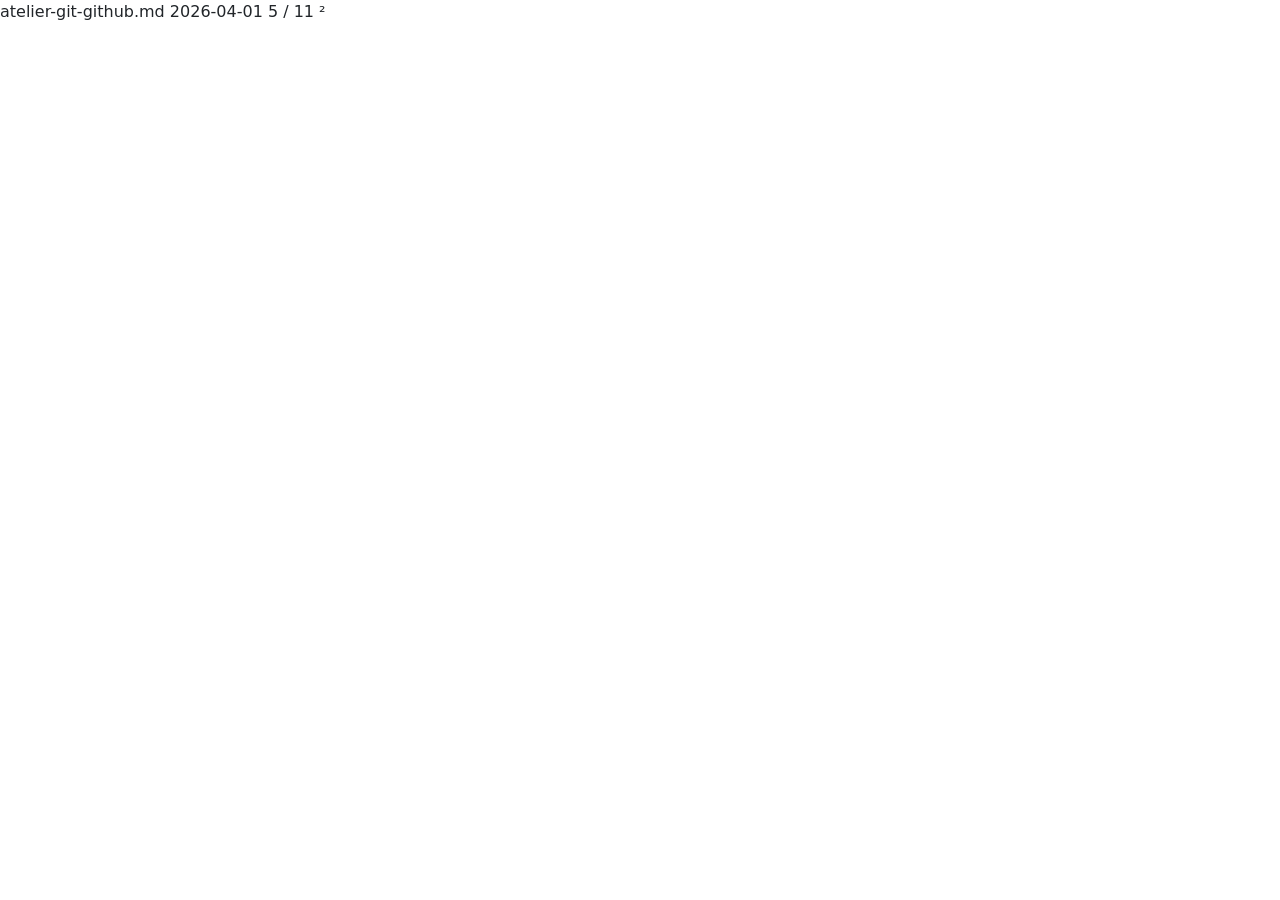
==== index.html @ 87a033ca "Init : création du dépôt, arborescence des fichiers et structure HTML de base" ====
<!DOCTYPE html>
<html lang="fr">
<head>
 <meta charset="UTF-8">
 <meta name="viewport" content="width=device-width, initial-scale=1.0">
 <title>AfriTalent — Accueil</title>
 <!-- Bootstrap 5 via CDN : feuille de style -->
 <link
href="https://cdn.jsdelivr.net/npm/bootstrap@5.3.0/dist/css/bootstrap.min.css"
rel="stylesheet">
 <!-- Votre feuille de style personnelle -->
 <link rel="stylesheet" href="css/style.css">
</head>
<body>
 <!-- Le contenu de la page sera ajoute ici -->
 <!-- Bootstrap 5 via CDN : script JavaScript -->
 <script
src="https://cdn.jsdelivr.net/npm/bootstrap@5.3.0/dist/js/bootstrap.bundle.min.js"
></script>
 <!-- Votre script JavaScript -->
 <script src="js/main.js"></script>
atelier-git-github.md 2026-04-01
5 / 11
</body>
</html>²
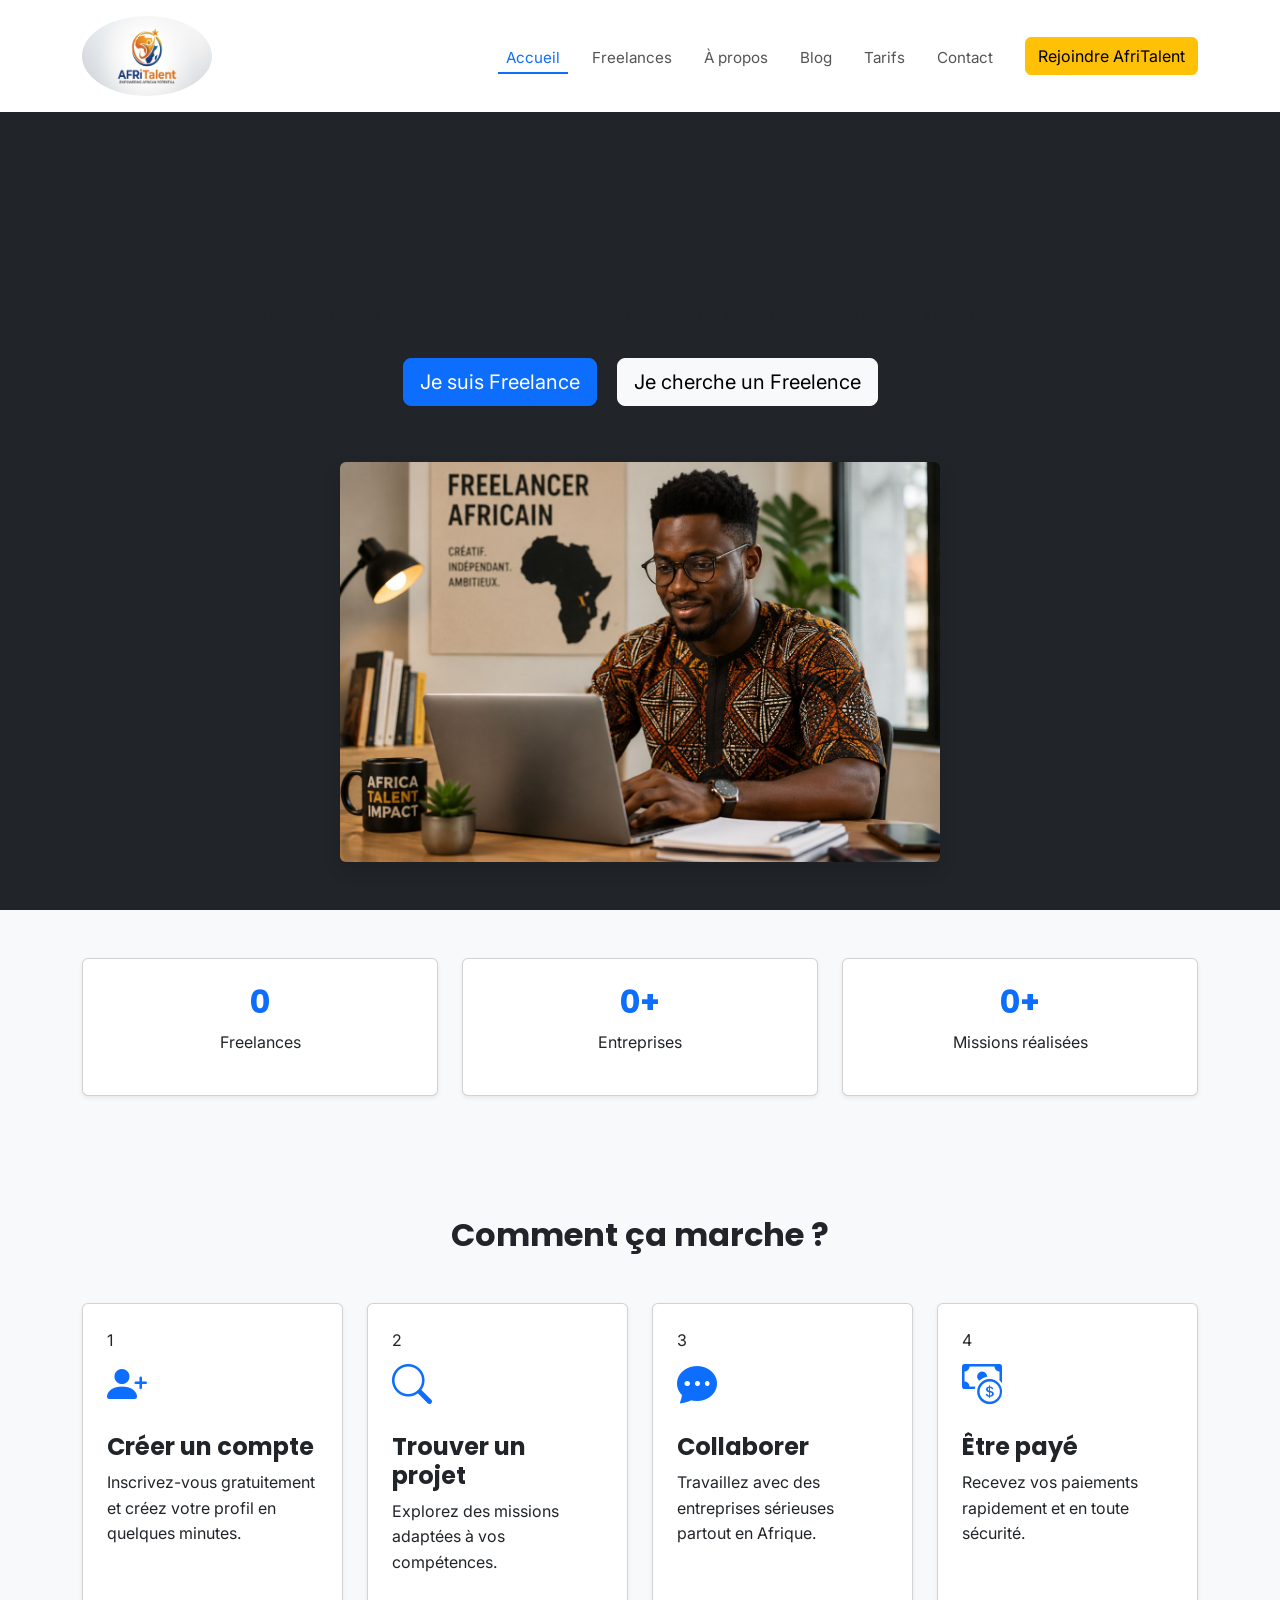
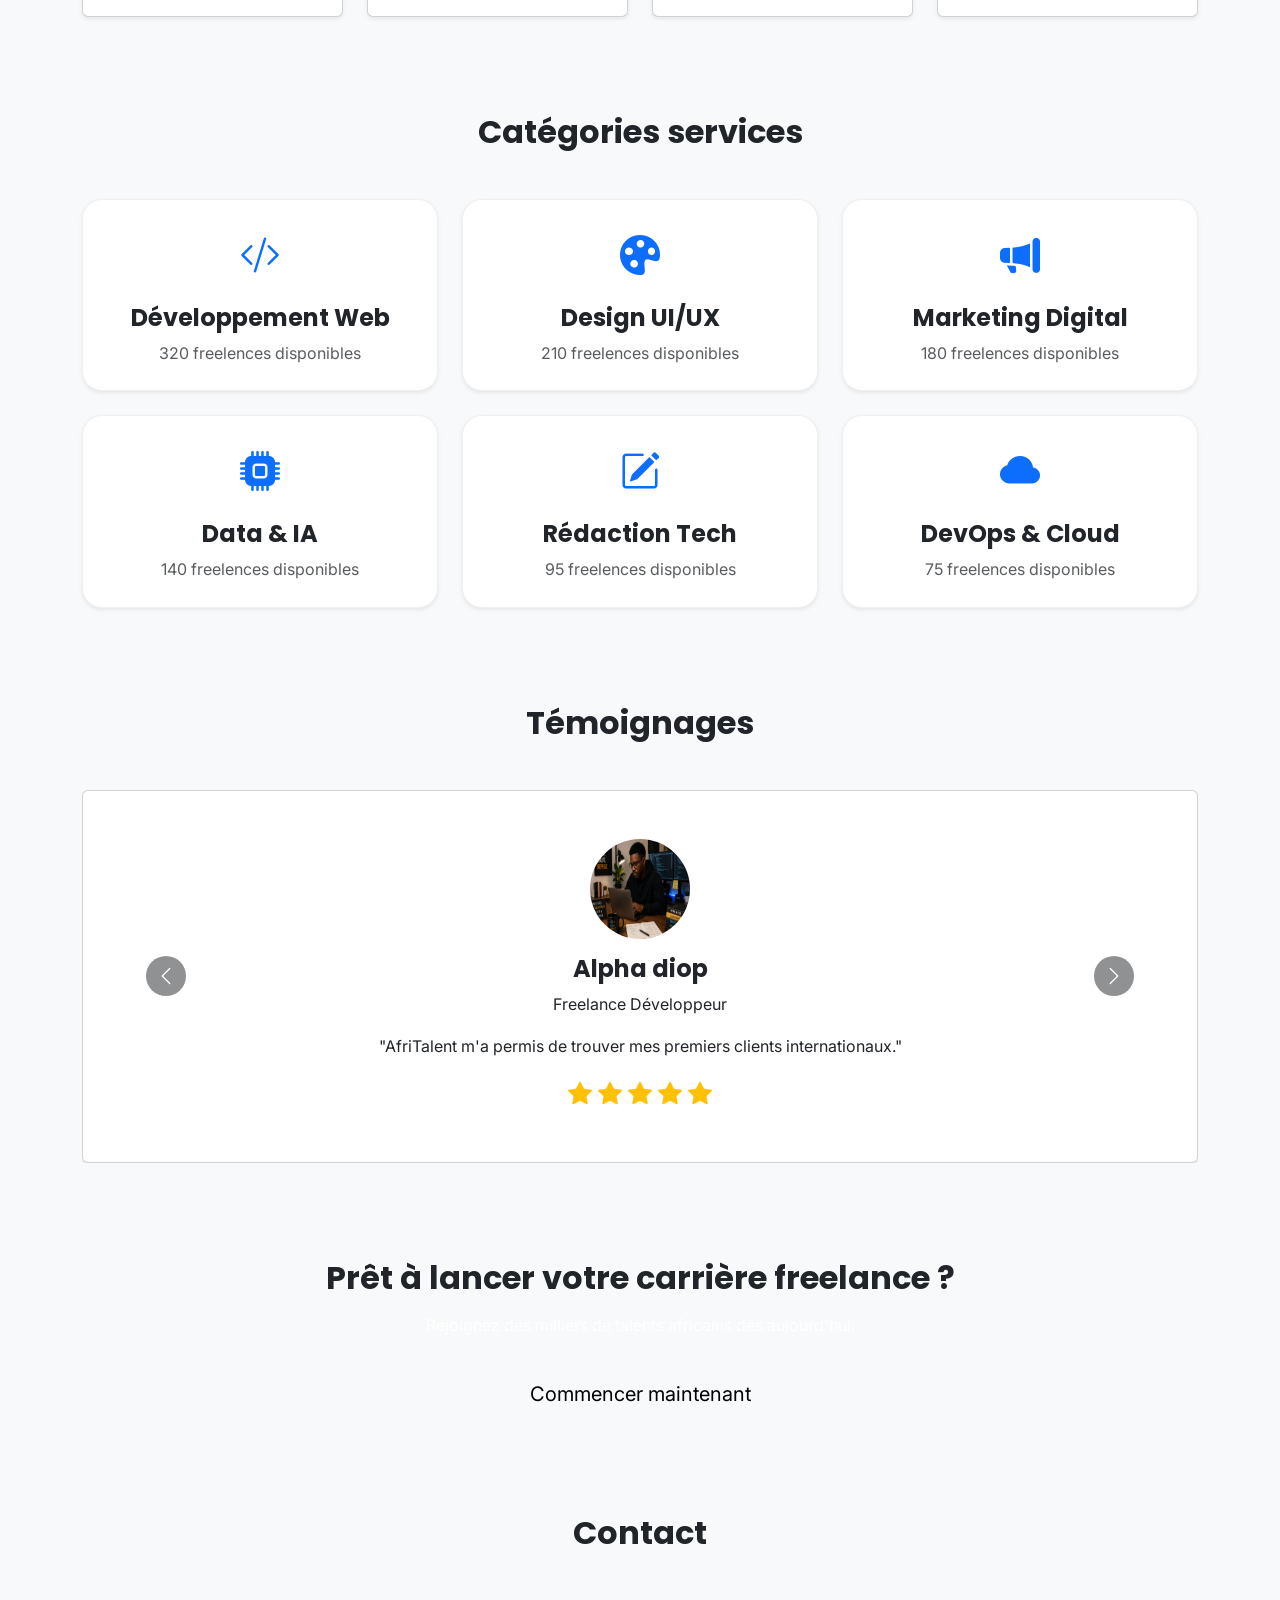
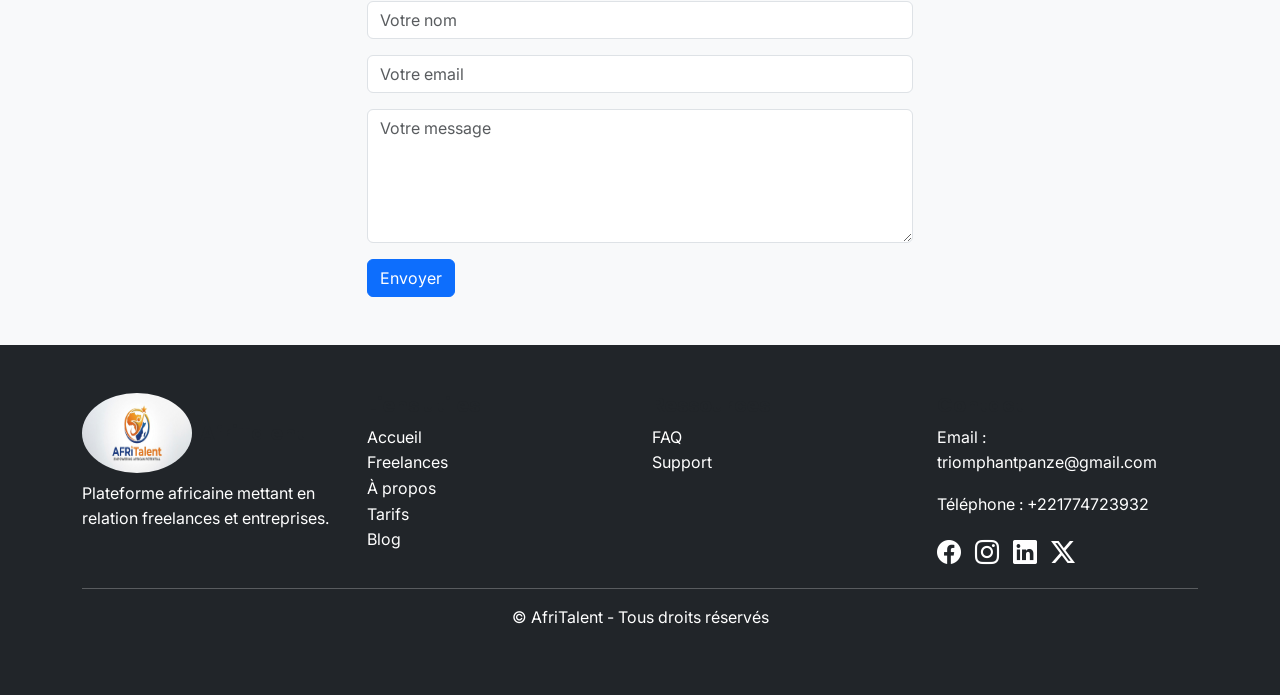
==== commit 16fc592f: "Finalisation : corrections responsive, optimisation du code et commentaires" ====
--- a/index.html
+++ b/index.html
@@ -1,25 +1,770 @@
 <!DOCTYPE html>
 <html lang="fr">
+
 <head>
- <meta charset="UTF-8">
- <meta name="viewport" content="width=device-width, initial-scale=1.0">
- <title>AfriTalent — Accueil</title>
- <!-- Bootstrap 5 via CDN : feuille de style -->
- <link
-href="https://cdn.jsdelivr.net/npm/bootstrap@5.3.0/dist/css/bootstrap.min.css"
-rel="stylesheet">
- <!-- Votre feuille de style personnelle -->
- <link rel="stylesheet" href="css/style.css">
+
+  <meta charset="UTF-8">
+
+  <meta name="viewport" content="width=device-width, initial-scale=1.0">
+
+  <title>AfriTalent</title>
+
+  <!-- Bootstrap CSS -->
+  <link href="https://cdn.jsdelivr.net/npm/bootstrap@5.3.3/dist/css/bootstrap.min.css" rel="stylesheet">
+
+  <!-- Bootstrap Icons -->
+  <link rel="stylesheet" href="https://cdn.jsdelivr.net/npm/bootstrap-icons@1.11.3/font/bootstrap-icons.min.css">
+
+  <!-- Google Fonts -->
+  <link href="https://fonts.googleapis.com/css2?family=Poppins:wght@300;400;500;600;700&display=swap" rel="stylesheet">
+
+  <!-- CSS -->
+  <link rel="stylesheet" href="css/style.css">
+
 </head>
+
 <body>
- <!-- Le contenu de la page sera ajoute ici -->
- <!-- Bootstrap 5 via CDN : script JavaScript -->
- <script
-src="https://cdn.jsdelivr.net/npm/bootstrap@5.3.0/dist/js/bootstrap.bundle.min.js"
-></script>
- <!-- Votre script JavaScript -->
- <script src="js/main.js"></script>
-atelier-git-github.md 2026-04-01
-5 / 11
+
+  <!-- NAVBAR -->
+
+  <nav class="navbar navbar-expand-lg navbar-dark bg-dark fixed-top" id="mainNavbar">
+
+    <div class="container">
+
+      <!-- Logo -->
+
+      <img
+        src="image/img.jpeg"
+        alt="Logo AfriTalent"
+        width="130"
+        height="80"
+        class="rounded-circle me-2"
+      >
+
+      <!-- Nom -->
+
+      <a class="navbar-brand fw-bold" href="index.html">
+        AfriTalent
+      </a>
+
+      <!-- Bouton mobile -->
+
+      <button
+        class="navbar-toggler"
+        type="button"
+        data-bs-toggle="collapse"
+        data-bs-target="#menu"
+      >
+
+        <span class="navbar-toggler-icon"></span>
+
+      </button>
+
+      <!-- Menu -->
+
+      <div class="collapse navbar-collapse" id="menu">
+
+        <ul class="navbar-nav ms-auto">
+
+          <li class="nav-item">
+            <a class="nav-link active" href="index.html">
+              Accueil
+            </a>
+          </li>
+
+          <li class="nav-item">
+            <a class="nav-link" href="#freelances">
+              Freelances
+            </a>
+          </li>
+
+          <li class="nav-item">
+            <a class="nav-link" href="about.html">
+              À propos
+            </a>
+          </li>
+
+          <li class="nav-item">
+            <a class="nav-link" href="#blog">
+              Blog
+            </a>
+          </li>
+
+          <li class="nav-item">
+            <a class="nav-link" href="tarifs.html">
+              Tarifs
+            </a>
+          </li>
+
+          <li class="nav-item">
+            <a class="nav-link" href="contact.html">
+              Contact
+            </a>
+          </li>
+
+        </ul>
+
+        <!-- Bouton -->
+
+        <a href="#contact" class="btn btn-warning ms-3">
+          Rejoindre AfriTalent
+        </a>
+
+      </div>
+
+    </div>
+
+  </nav>
+
+  <!-- HERO -->
+
+  <section id="accueil" class="bg-dark text-white text-center py-5 mt-5">
+
+    <div class="container">
+
+      <h1 class="display-4 fw-bold mt-5">
+        La plateforme des talents freelances africains
+      </h1>
+
+      <h2 class="mt-4 fs-5 fw-normal">
+        Des talents africains qualifiés pour vos projets digitaux, accessibles en quelques clics.
+      </h2>
+
+      <div class="mt-4">
+
+        <a href="#freelences" class="btn btn-primary btn-lg m-2">
+          Je suis Freelance
+        </a>
+
+        <a href="#contact" class="btn btn-light btn-lg m-2">
+          Je cherche un Freelence
+        </a>
+
+      </div>
+
+      <!-- Image -->
+
+      <div class="mt-5">
+
+        <img
+          src="image/free.jpeg"
+          alt="Freelance"
+          class="img-fluid rounded shadow"
+          width="600"
+        >
+
+      </div>
+
+    </div>
+
+  </section>
+
+  <!-- STATISTIQUES -->
+
+  <section class="py-5">
+
+    <div class="container">
+
+      <div class="row text-center">
+
+        <div class="col-md-4 mb-4">
+
+          <div class="card p-4 shadow-sm">
+
+            <h2 class="text-primary fw-bold">
+              <span data-target="2500">0</span>
+            </h2>
+
+            <p>
+              Freelances
+            </p>
+
+          </div>
+
+        </div>
+
+        <div class="col-md-4 mb-4">
+
+          <div class="card p-4 shadow-sm">
+
+            <h2 class="text-primary fw-bold">
+              <span class="counter" data-target="800">0</span>+
+            </h2>
+
+            <p>
+              Entreprises
+            </p>
+
+          </div>
+
+        </div>
+
+        <div class="col-md-4 mb-4">
+
+          <div class="card p-4 shadow-sm">
+
+            <h2 class="text-primary fw-bold">
+              <span class="counter" data-target="12000">0</span>+
+            </h2>
+
+            <p>
+              Missions réalisées
+            </p>
+
+          </div>
+
+        </div>
+
+      </div>
+
+    </div>
+
+  </section>
+
+  <!-- COMMENT ÇA MARCHE -->
+
+  <section id="freelances" class="bg-light py-5">
+
+    <div class="container">
+
+      <h2 class="text-center fw-bold mb-5">
+        Comment ça marche ?
+      </h2>
+
+      <div class="bento-grid">
+
+        <div class="card p-4 bento-item bento-large shadow-sm">
+          <span class="step-number">1</span>
+          <i class="bi bi-person-plus-fill fs-1 text-primary"></i>
+          <h4 class="mt-3">
+            Créer un compte
+          </h4>
+          <p>
+            Inscrivez-vous gratuitement et créez votre profil en quelques minutes.
+          </p>
+        </div>
+
+        <div class="card p-4 bento-item shadow-sm">
+          <span class="step-number">2</span>
+          <i class="bi bi-search fs-1 text-primary"></i>
+          <h4 class="mt-3"Trouver un projet>
+            Trouver un projet
+          </h4>
+          <p>
+               Explorez des missions adaptées à vos compétences.
+           </p>
+        </div>
+
+        <div class="card p-4 bento-item shadow-sm">
+          <span class="step-number">3</span>
+          <i class="bi bi-chat-dots-fill fs-1 text-primary"></i>
+          <h4 class="mt-3">
+            Collaborer
+          </h4>
+          <p>
+            Travaillez avec des entreprises sérieuses partout en Afrique.
+          </p>
+        </div>
+
+        <div class="card p-4 bento-item bento-large shadow-sm">
+          <span class="step-number">4</span>
+          <i class="bi bi-cash-coin fs-1 text-primary"></i>
+          <h4 class="mt-3">
+            Être payé
+          </h4>
+          <p>
+            Recevez vos paiements rapidement et en toute sécurité.
+          </p>
+        </div>
+
+      </div>
+
+    </div>
+
+  </section>
+
+  <!-- CATÉGORIES services-->
+
+  <section class="py-5">
+
+    <div class="container">
+
+      <h2 class="text-center fw-bold mb-5">
+        Catégories services
+      </h2>
+
+      <div class="row g-4">
+
+        <div class="col-md-4">
+          <div class="card p-4 text-center h-100 shadow-sm category-card">
+            <i class="bi bi-code-slash fs-1 text-primary"></i>
+            <h4 class="mt-3">
+              Développement Web
+            </h4>
+            <p class="text-muted mb-0">
+              320 freelences disponibles
+            </p>
+          </div>
+        </div>
+
+        <div class="col-md-4">
+          <div class="card p-4 text-center h-100 shadow-sm category-card">
+            <i class="bi bi-palette-fill fs-1 text-primary"></i>
+            <h4 class="mt-3">
+              Design UI/UX
+            </h4>
+            <p class="text-muted mb-0">
+              210 freelences disponibles
+            </p>
+          </div>
+        </div>
+
+        <div class="col-md-4">
+          <div class="card p-4 text-center h-100 shadow-sm category-card">
+            <i class="bi bi-megaphone-fill fs-1 text-primary"></i>
+            <h4 class="mt-3">
+              Marketing Digital
+            </h4>
+            <p class="text-muted mb-0">
+              180 freelences disponibles
+            </p>
+          </div>
+        </div>
+
+        <div class="col-md-4">
+          <div class="card p-4 text-center h-100 shadow-sm category-card">
+            <i class="bi bi-cpu-fill fs-1 text-primary"></i>
+            <h4 class="mt-3">
+              Data & IA
+            </h4>
+            <p class="text-muted mb-0">
+              140 freelences disponibles
+            </p>
+          </div>
+        </div>
+
+        <div class="col-md-4">
+          <div class="card p-4 text-center h-100 shadow-sm category-card">
+            <i class="bi bi-pencil-square fs-1 text-primary"></i>
+            <h4 class="mt-3">
+              Rédaction Tech
+            </h4>
+            <p class="text-muted mb-0">
+              95 freelences disponibles
+            </p>
+          </div>
+        </div>
+
+        <div class="col-md-4">
+          <div class="card p-4 text-center h-100 shadow-sm category-card">
+            <i class="bi bi-cloud-fill fs-1 text-primary"></i>
+            <h4 class="mt-3">
+              DevOps & Cloud
+            </h4>
+            <p class="text-muted mb-0">
+              75 freelences disponibles
+            </p>
+          </div>
+        </div>
+
+      </div>
+
+    </div>
+
+  </section>
+
+  <!-- TÉMOIGNAGES -->
+
+  <section class="bg-light py-5">
+
+    <div class="container">
+
+      <div class="text-center mb-5">
+
+        <h2 class="fw-bold">
+          Témoignages
+        </h2>
+
+      </div>
+
+      <div id="carouselExample" class="carousel slide" data-bs-ride="carousel">
+
+        <div class="carousel-inner">
+
+          <!-- Témoignage 1 -->
+
+          <div class="carousel-item active">
+
+            <div class="card p-5 text-center shadow-sm">
+
+              <img
+                src="image/dev.jpeg"
+                alt="alpha dio^p"
+                width="100"
+                height="100"
+                class="rounded-circle mx-auto"
+              >
+
+              <h4 class="mt-3">
+                Alpha diop
+              </h4>
+
+              <p>
+                Freelance Développeur
+              </p>
+
+              <p>
+                "AfriTalent m'a permis de trouver mes premiers clients internationaux."
+              </p>
+
+              <div class="text-warning fs-4">
+
+                <i class="bi bi-star-fill"></i>
+                <i class="bi bi-star-fill"></i>
+                <i class="bi bi-star-fill"></i>
+                <i class="bi bi-star-fill"></i>
+                <i class="bi bi-star-fill"></i>
+
+              </div>
+
+            </div>
+
+          </div>
+
+          <!-- Témoignage 2 -->
+
+          <div class="carousel-item">
+
+            <div class="card p-5 text-center shadow-sm">
+
+              <img
+                src="image/mou.jpeg"
+                alt="moussa tine"
+                width="100"
+                height="100"
+                class="rounded-circle mx-auto"
+              >
+
+              <h4 class="mt-3">
+                moussa tine
+              </h4>
+
+              <p>
+                Designer UI/UX
+              </p>
+
+              <p>
+                "Une plateforme moderne et simple pour travailler avec des entreprises sérieuses."
+              </p>
+
+              <div class="text-warning fs-4">
+
+                <i class="bi bi-star-fill"></i>
+                <i class="bi bi-star-fill"></i>
+                <i class="bi bi-star-fill"></i>
+                <i class="bi bi-star-fill"></i>
+                <i class="bi bi-star-fill"></i>
+
+              </div>
+
+            </div>
+
+          </div>
+
+          <!-- Témoignage 3 -->
+
+          <div class="carousel-item">
+
+            <div class="card p-5 text-center shadow-sm">
+
+              <img
+                src="image/de.jpeg"
+                alt="bintou diou"
+                width="100"
+                height="100"
+                class="rounded-circle mx-auto"
+              >
+
+              <h4 class="mt-3">
+                bintou diouf
+              </h4>
+
+              <p>
+                Développeuse Fullstack
+              </p>
+
+              <p>
+                "AfriTalent m'a offert de belles opportunités en tant que développeuse."
+              </p>
+
+              <div class="text-warning fs-4">
+
+                <i class="bi bi-star-fill"></i>
+                <i class="bi bi-star-fill"></i>
+                <i class="bi bi-star-fill"></i>
+                <i class="bi bi-star-fill"></i>
+                <i class="bi bi-star-fill"></i>
+
+              </div>
+
+            </div>
+
+          </div>
+
+        </div>
+
+        <!-- Boutons -->
+
+        <button
+          class="carousel-control-prev"
+          type="button"
+          data-bs-target="#carouselExample"
+          data-bs-slide="prev"
+        >
+
+          <span class="carousel-control-prev-icon"></span>
+
+        </button>
+
+        <button
+          class="carousel-control-next"
+          type="button"
+          data-bs-target="#carouselExample"
+          data-bs-slide="next"
+        >
+
+          <span class="carousel-control-next-icon"></span>
+
+        </button>
+
+      </div>
+
+    </div>
+
+  </section>
+
+  <!-- CTA -->
+
+  <section class="cta-section text-white text-center py-5">
+
+    <div class="cta-overlay"></div>
+
+    <div class="container position-relative">
+
+      <h2 class="fw-bold">
+        Prêt à lancer votre carrière freelance ?
+      </h2>
+
+      <p class="mt-3">
+        Rejoignez des milliers de talents africains dès aujourd'hui.
+      </p>
+
+      <a href="#contact" class="btn btn-light btn-lg mt-3">
+        Commencer maintenant
+      </a>
+
+    </div>
+
+  </section>
+
+  <!-- CONTACT -->
+
+  <section id="contact" class="py-5">
+
+    <div class="container">
+
+      <h2 class="text-center fw-bold mb-5">
+        Contact
+      </h2>
+
+      <div class="row justify-content-center">
+
+        <div class="col-md-6">
+
+          <input
+            type="text"
+            class="form-control mb-3"
+            placeholder="Votre nom"
+          >
+
+          <input
+            type="email"
+            class="form-control mb-3"
+            placeholder="Votre email"
+          >
+
+          <textarea
+            class="form-control mb-3"
+            rows="5"
+            placeholder="Votre message"
+          ></textarea>
+
+          <button class="btn btn-primary">
+            Envoyer
+          </button>
+
+        </div>
+
+      </div>
+
+    </div>
+
+  </section>
+
+  <!-- FOOTER -->
+
+  <footer class="bg-dark text-white py-5">
+
+    <div class="container">
+
+      <div class="row">
+
+        <!-- Colonne 1 -->
+
+        <div class="col-md-3">
+
+          <div class="d-flex align-items-center mb-2">
+            <img
+              src="image/img.jpeg"
+              alt="Logo AfriTalent"
+              width="110"
+              height="80"
+              class="rounded-circle me-2"
+            >
+            <h5 class="fw-bold mb-0">
+              AfriTalent
+            </h5>
+          </div>
+
+          <p>
+            Plateforme africaine mettant en relation freelances et entreprises.
+          </p>
+
+        </div>
+
+        <!-- Colonne 2 -->
+
+        <div class="col-md-3">
+
+          <h5>
+            Liens utiles
+          </h5>
+
+          <ul class="list-unstyled">
+
+            <li>
+              <a href="index.html#accueil" class="text-white text-decoration-none">
+                Accueil
+              </a>
+            </li>
+
+            <li>
+              <a href="index.html#freelances" class="text-white text-decoration-none">
+                Freelances
+              </a>
+            </li>
+
+            <li>
+              <a href="about.html" class="text-white text-decoration-none">
+                À propos
+              </a>
+            </li>
+
+            <li>
+              <a href="tarifs.html" class="text-white text-decoration-none">
+                Tarifs
+              </a>
+            </li>
+
+            <li>
+              <a href="blog.html" class="text-white text-decoration-none">
+                Blog
+              </a>
+            </li>
+
+          </ul>
+
+        </div>
+
+        <!-- Colonne 3 -->
+
+        <div class="col-md-3">
+
+          <h5>
+            Ressources
+          </h5>
+
+          <ul class="list-unstyled">
+
+            <li>
+              <a href="#" class="text-white text-decoration-none">
+                FAQ
+              </a>
+            </li>
+
+            <li>
+              <a href="#" class="text-white text-decoration-none">
+                Support
+              </a>
+            </li>
+
+          </ul>
+
+        </div>
+
+        <!-- Colonne 4 -->
+
+        <div class="col-md-3">
+
+          <h5>
+            Contact
+          </h5>
+
+          <p>
+            Email : triomphantpanze@gmail.com
+          </p>
+
+          <p>
+            Téléphone : +221774723932
+          </p>
+
+          <!-- Réseaux -->
+
+          <div class="fs-4">
+
+            <a href="#" class="text-white me-2"><i class="bi bi-facebook"></i></a>
+            <a href="#" class="text-white me-2"><i class="bi bi-instagram"></i></a>
+            <a href="#" class="text-white me-2"><i class="bi bi-linkedin"></i></a>
+            <a href="#" class="text-white"><i class="bi bi-twitter-x"></i></a>
+
+          </div>
+
+        </div>
+
+      </div>
+
+      <hr>
+
+      <div class="text-center">
+
+        <p>
+          © <span id="year"></span> AfriTalent - Tous droits réservés
+        </p>
+
+      </div>
+
+    </div>
+
+  </footer>
+
+  <!-- Bootstrap JS -->
+
+  <script src="https://cdn.jsdelivr.net/npm/bootstrap@5.3.3/dist/js/bootstrap.bundle.min.js"></script>
+
+  <!-- JS -->
+
+  <script src="js/main.js"></script>
+
 </body>
-</html>²+
+</html>
--- a/css/style.css
+++ b/css/style.css
@@ -0,0 +1,779 @@
+/* --------------------------------------------------------------------------
+   1. IMPORTATIONS DES POLICES (Google Fonts - 2 polices requises)
+   -------------------------------------------------------------------------- */
+/* Poppins pour les titres expressifs et Inter pour un corps de texte lisible */
+@import url('https://fonts.googleapis.com/css2?family=Inter:wght@400;500;600&family=Poppins:wght@600;700;800&display=swap');
+
+/* --------------------------------------------------------------------------
+   2. VARIABLES CSS (Custom Properties - Définies dans :root, minimum 6)
+   -------------------------------------------------------------------------- */
+:root {
+    /* Palette de couleurs cohérente (Maximum 5 couleurs principales) */
+    --primary-color: #0d6efd;       /* Bleu principal AfriTalent */
+    --secondary-color: #198754;     /* Vert d'accentuation pour les succès/badges */
+    --dark-color: #212529;          /* Teinte sombre pour les textes et titres */
+    --light-color: #f8f9fa;         /* Fond clair pour le site */
+    
+    /* Variables de Typographie */
+    --font-heading: 'Poppins', sans-serif;
+    --font-body: 'Inter', sans-serif;
+    
+    /* Variables d'Espacement et Design */
+    --spacing-standard: 1.5rem;
+    --transition-base: all 0.3s ease-in-out;
+}
+
+/* --------------------------------------------------------------------------
+   3. RESET CSS & STYLES DE BASE (Marges, paddings, body)
+   -------------------------------------------------------------------------- */
+*, ::after, ::before {
+    margin: 0;
+    padding: 0;
+    box-sizing: border-box;
+}
+
+body {
+    font-family: var(--font-body);
+    color: var(--dark-color);
+    background-color: var(--light-color);
+    line-height: 1.6;
+    overflow-x: hidden;
+}
+
+/* Application de la police expressive aux titres */
+h1, h2, h3, h4, h5, h6 {
+    font-family: var(--font-heading);
+    color: var(--dark-color);
+    font-weight: 700;
+}
+
+/* Styles de base pour les liens */
+a {
+    transition: var(--transition-base);
+}
+
+/* --------------------------------------------------------------------------
+   4. STYLISATION DE LA NAVBAR (Logo visible, liens alignés)
+   -------------------------------------------------------------------------- */
+/* Conteneur principal de la navigation */
+.navbar {
+    background-color: #ffffff !important;
+    padding-top: 1rem;
+    padding-bottom: 1rem;
+    transition: var(--transition-base);
+}
+
+/* Mise en valeur du logo AfriTalent */
+.navbar-brand {
+    font-family: var(--font-heading);
+    font-size: 1.5rem;
+    letter-spacing: -0.5px;
+}
+
+/* Alignement et espacement des liens de navigation */
+.navbar-nav .nav-item {
+    margin-left: 0.5rem;
+    margin-right: 0.5rem;
+}
+
+.nav-link {
+    font-size: 0.95rem;
+    color: #555555 !important;
+    position: relative;
+    padding-bottom: 0.25rem !important;
+}
+
+/* Changement de couleur au survol et état actif */
+.nav-link:hover,
+.nav-link.active {
+    color: var(--primary-color) !important;
+}
+
+/* Effet esthétique d'alignement sous les liens de la navbar */
+.nav-link::after {
+    content: '';
+    position: absolute;
+    width: 0;
+    height: 2px;
+    bottom: 0;
+    left: 0;
+    background-color: var(--primary-color);
+    transition: var(--transition-base);
+}
+
+.nav-link:hover::after,
+.nav-link.active::after {
+    width: 100%;
+}
+
+/* Ajustement pour le bouton CTA dans la navbar */
+.navbar .btn-primary {
+    font-family: var(--font-heading);
+    font-weight: 600;
+    padding: 0.5rem 1.25rem;
+}
+/* ==========================================================================
+   PROJET : AfriTalent - Feuille de style principale (style.css)
+   COMMIT 4 : CSS : Bento Grid, sections hero et catégories, effets hover
+   ========================================================================== */
+
+/* --------------------------------------------------------------------------
+   1. IMPORTATIONS DES POLICES (Google Fonts - Identique Commit 3)
+   -------------------------------------------------------------------------- */
+@import url('https://fonts.googleapis.com/css2?family=Inter:wght@400;500;600&family=Poppins:wght@600;700;800&display=swap');
+
+/* --------------------------------------------------------------------------
+   2. VARIABLES CSS (Custom Properties - Identique Commit 3)
+   -------------------------------------------------------------------------- */
+:root {
+    --primary-color: #0d6efd;       
+    --secondary-color: #198754;     
+    --dark-color: #212529;          
+    --light-color: #f8f9fa;         
+    --font-heading: 'Poppins', sans-serif;
+    --font-body: 'Inter', sans-serif;
+    --spacing-standard: 1.5rem;
+    --transition-base: all 0.3s ease-in-out;
+    
+    /* Nouvelle variable ajoutée pour les arrondis de cartes style Bento 2026 */
+    --border-radius-bento: 1.25rem;
+}
+
+/* --------------------------------------------------------------------------
+   3. RESET CSS & STYLES DE BASE (Identique Commit 3)
+   -------------------------------------------------------------------------- */
+*, ::after, ::before {
+    margin: 0;
+    padding: 0;
+    box-sizing: border-box;
+}
+
+body {
+    font-family: var(--font-body);
+    color: var(--dark-color);
+    background-color: var(--light-color);
+    line-height: 1.6;
+    overflow-x: hidden;
+}
+
+h1, h2, h3, h4, h5, h6 {
+    font-family: var(--font-heading);
+    color: var(--dark-color);
+    font-weight: 700;
+}
+
+a {
+    text-decoration: none;
+    transition: var(--transition-base);
+}
+
+/* --------------------------------------------------------------------------
+   4. STYLISATION DE LA NAVBAR (Identique Commit 3)
+   -------------------------------------------------------------------------- */
+.navbar {
+    background-color: #ffffff !important;
+    padding-top: 1rem;
+    padding-bottom: 1rem;
+    transition: var(--transition-base);
+}
+
+.navbar-brand {
+    font-family: var(--font-heading);
+    font-size: 1.5rem;
+    letter-spacing: -0.5px;
+}
+
+.navbar-nav .nav-item {
+    margin-left: 0.5rem;
+    margin-right: 0.5rem;
+}
+
+.nav-link {
+    font-size: 0.95rem;
+    color: #555555 !important;
+    position: relative;
+    padding-bottom: 0.25rem !important;
+}
+
+.nav-link:hover,
+.nav-link.active {
+    color: var(--primary-color) !important;
+}
+
+.nav-link::after {
+    content: '';
+    position: absolute;
+    width: 0;
+    height: 2px;
+    bottom: 0;
+    left: 0;
+    background-color: var(--primary-color);
+    transition: var(--transition-base);
+}
+
+.nav-link:hover::after,
+.nav-link.active::after {
+    width: 100%;
+}
+
+.navbar .btn-primary {
+    font-family: var(--font-heading);
+    font-weight: 600;
+    padding: 0.5rem 1.25rem;
+}
+
+/* ==========================================================================
+   NOUVEAUTÉS DU COMMIT 4 : COMPOSANTS ET DESIGN DE LA PAGE D'ACCUEIL
+   ========================================================================== */
+
+/* --------------------------------------------------------------------------
+   5. SECTION HERO (Disposition asymétrique et typographie expressive)
+   -------------------------------------------------------------------------- */
+.hero-section {
+    padding: 5rem 0;
+    background-color: #ffffff;
+}
+
+/* Typographie de grande taille et expressive (Style 2026) */
+.hero-title {
+    font-size: 3.5rem;
+    line-height: 1.15;
+    letter-spacing: -1.5px;
+    margin-bottom: 1.5rem;
+}
+
+/* Effet de dégradé sur le texte pour accentuer le mot-clé principal */
+.text-gradient {
+    background: linear-gradient(45deg, var(--primary-color), #00c6ff);
+    -webkit-background-clip: text;
+    -webkit-text-fill-color: transparent;
+}
+
+/* Image asymétrique avec rotation légère et ombrage stylisé */
+.hero-image-wrapper {
+    position: relative;
+    padding: 1rem;
+}
+
+.hero-image-wrapper img {
+    border-radius: var(--border-radius-bento);
+    box-shadow: 0 20px 40px rgba(0, 0, 0, 0.08);
+    transform: rotate(1deg);
+    transition: var(--transition-base);
+}
+
+.hero-image-wrapper img:hover {
+    transform: rotate(0deg) scale(1.02);
+}
+
+/* --------------------------------------------------------------------------
+   6. SECTION "COMMENT ÇA MARCHE" (Mise en page moderne en Bento Grid)
+   -------------------------------------------------------------------------- */
+.bento-grid {
+    display: grid;
+    grid-template-columns: repeat(12, 1fr);
+    grid-auto-rows: minmax(220px, auto);
+    gap: 1.5rem;
+    margin-top: 2rem;
+}
+.card{
+    grid-row: inherit;
+    grid-column: span 3;
+}
+/* Style de base d'une carte/boîte Bento */
+.bento-card {
+    background-color: #ffffff;
+    padding: 2.5rem;
+    border-radius: var(--border-radius-bento);
+    box-shadow: 0 4px 15px rgba(0, 0, 0, 0.02);
+    border: 1px solid rgba(0, 0, 0, 0.05);
+    transition: var(--transition-base);
+    display: flex;
+    flex-column: column;
+    justify-content: space-between;
+}
+
+/* Configuration de la grille asymétrique (Desktop) */
+.bento-card-large {
+    grid-column: span 7;
+}
+
+.bento-card-medium {
+    grid-column: span 5;
+}
+
+/* Numéro d'étape stylisé et icônes */
+.bento-step-num {
+    font-size: 0.9rem;
+    font-weight: 800;
+    text-decoration: uppercase;
+    color: var(--primary-color);
+    letter-spacing: 1px;
+    margin-bottom: 0.5rem;
+}
+
+.bento-icon {
+    font-size: 2rem;
+    color: var(--primary-color);
+    margin-bottom: 1.5rem;
+}
+
+/* Effet hover sur le Bento */
+.bento-card:hover {
+    transform: translateY(-5px);
+    box-shadow: 0 12px 30px rgba(0, 0, 0, 0.06);
+    border-color: rgba(13, 110, 253, 0.2);
+}
+
+/* --------------------------------------------------------------------------
+   7. SECTION "CATÉGORIES DE SERVICES" (Effets hover CSS avancés)
+   -------------------------------------------------------------------------- */
+.category-card {
+    background-color: #ffffff;
+    border: 1px solid rgba(0, 0, 0, 0.06);
+    border-radius: var(--border-radius-bento);
+    padding: 2rem;
+    text-align: center;
+    height: 100%;
+    /* Transition fluide pour l'ombre et la transformation */
+    transition: transform 0.4s cubic-bezier(0.165, 0.84, 0.44, 1), 
+                box-shadow 0.4s cubic-bezier(0.165, 0.84, 0.44, 1),
+                border-color 0.3s ease;
+}
+
+.category-icon-wrapper {
+    width: 60px;
+    height: 60px;
+    background-color: rgba(13, 110, 253, 0.06);
+    color: var(--primary-color);
+    border-radius: 50%;
+    display: flex;
+    align-items: center;
+    justify-content: center;
+    margin: 0 auto 1.5rem auto;
+    font-size: 1.5rem;
+    transition: var(--transition-base);
+}
+
+[span_3](start_span)/* Éléments Hover demandés : Ombre prononcée, transformation de déplacement et de couleur[span_3](end_span) */
+.category-card:hover {
+    transform: translateY(-10px); /* Déplacement vers le haut */
+    box-shadow: 0 20px 40px rgba(13, 110, 253, 0.08); /* Ombre portée douce */
+    border-color: rgba(13, 110, 253, 0.25);
+}
+
+.category-card:hover .category-icon-wrapper {
+    background-color: var(--primary-color);
+    color: #ffffff;
+    transform: scale(1.1);
+}
+
+/* --------------------------------------------------------------------------
+   8. SECTION TÉMOIGNAGES (Carousel Bootstrap fonctionnel)
+   -------------------------------------------------------------------------- */
+.testimonials-section {
+    background-color: #ffffff;
+    padding: 5rem 0;
+}
+
+.testimonial-item {
+    max-width: 700px;
+    margin: 0 auto;
+    padding: 1rem;
+}
+
+.testimonial-avatar {
+    width: 80px;
+    height: 80px;
+    border-radius: 50%;
+    object-fit: cover;
+    border: 3px solid rgba(13, 110, 253, 0.15);
+    margin-bottom: 1.5rem;
+}
+
+.testimonial-stars {
+    color: #ffc107; /* Couleur or pour les icônes étoiles FontAwesome */
+    margin-bottom: 1rem;
+}
+
+/* Personnalisation esthétique des boutons flèches du carousel Bootstrap */
+.carousel-control-prev-icon,
+.carousel-control-next-icon {
+    background-color: var(--dark-color);
+    border-radius: 50%;
+    padding: 1.25rem;
+    background-size: 50%;
+}
+/* ==========================================================================
+   PROJET : AfriTalent - Feuille de style principale (style.css)
+   COMMIT 5 : CSS : responsive design mobile et tablette, media queries
+   ========================================================================== */
+
+/* --------------------------------------------------------------------------
+   1. IMPORTATIONS DES POLICES (Google Fonts - Identique Commit 3 & 4)
+   -------------------------------------------------------------------------- */
+@import url('https://fonts.googleapis.com/css2?family=Inter:wght@400;500;600&family=Poppins:wght@600;700;800&display=swap');
+
+/* --------------------------------------------------------------------------
+   2. VARIABLES CSS (Custom Properties - Identique Commit 3 & 4)
+   -------------------------------------------------------------------------- */
+:root {
+    --primary-color: #0d6efd;       
+    --secondary-color: #198754;     
+    --dark-color: #212529;          
+    --light-color: #f8f9fa;         
+    --font-heading: 'Poppins', sans-serif;
+    --font-body: 'Inter', sans-serif;
+    --spacing-standard: 1.5rem;
+    --transition-base: all 0.3s ease-in-out;
+    --border-radius-bento: 1.25rem;
+}
+
+/* --------------------------------------------------------------------------
+   3. RESET CSS & STYLES DE BASE (Identique Commit 3 & 4)
+   -------------------------------------------------------------------------- */
+*, ::after, ::before {
+    margin: 0;
+    padding: 0;
+    box-sizing: border-box;
+}
+
+body {
+    font-family: var(--font-body);
+    color: var(--dark-color);
+    background-color: var(--light-color);
+    line-height: 1.6;
+    overflow-x: hidden;
+}
+
+h1, h2, h3, h4, h5, h6 {
+    font-family: var(--font-heading);
+    color: var(--dark-color);
+    font-weight: 700;
+}
+
+a {
+    text-decoration: none;
+    transition: var(--transition-base);
+}
+
+/* --------------------------------------------------------------------------
+   4. STYLISATION DE LA NAVBAR (Adaptations pour le menu mobile incluses)
+   -------------------------------------------------------------------------- */
+.navbar {
+    background-color: #ffffff !important;
+    padding-top: 1rem;
+    padding-bottom: 1rem;
+    transition: var(--transition-base);
+}
+
+.navbar-brand {
+    font-family: var(--font-heading);
+    font-size: 1.5rem;
+    letter-spacing: -0.5px;
+}
+
+.navbar-nav .nav-item {
+    margin-left: 0.5rem;
+    margin-right: 0.5rem;
+}
+
+.nav-link {
+    font-size: 0.95rem;
+    color: #555555 !important;
+    position: relative;
+    padding-bottom: 0.25rem !important;
+}
+
+.nav-link:hover,
+.nav-link.active {
+    color: var(--primary-color) !important;
+}
+
+/* Soulignement esthétique masqué par défaut sur mobile pour éviter les bugs visuels */
+@media (min-width: 992px) {
+    .nav-link::after {
+        content: '';
+        position: absolute;
+        width: 0;
+        height: 2px;
+        bottom: 0;
+        left: 0;
+        background-color: var(--primary-color);
+        transition: var(--transition-base);
+    }
+
+    .nav-link:hover::after,
+    .nav-link.active::after {
+        width: 100%;
+    }
+}
+
+.navbar .btn-primary {
+    font-family: var(--font-heading);
+    font-weight: 600;
+    padding: 0.5rem 1.25rem;
+}
+
+/* --------------------------------------------------------------------------
+   5. SECTION HERO (Style de base - Desktop)
+   -------------------------------------------------------------------------- */
+.hero-section {
+    padding: 5rem 0;
+    background-color: #ffffff;
+}
+
+.hero-title {
+    font-size: 3.5rem;
+    line-height: 1.15;
+    letter-spacing: -1.5px;
+    margin-bottom: 1.5rem;
+}
+
+.text-gradient {
+    background: linear-gradient(45deg, var(--primary-color), #00c6ff);
+    -webkit-background-clip: text;
+    -webkit-text-fill-color: transparent;
+}
+
+.hero-image-wrapper {
+    position: relative;
+    padding: 1rem;
+}
+
+.hero-image-wrapper img {
+    border-radius: var(--border-radius-bento);
+    box-shadow: 0 20px 40px rgba(0, 0, 0, 0.08);
+    transform: rotate(1deg);
+    transition: var(--transition-base);
+}
+
+.hero-image-wrapper img:hover {
+    transform: rotate(0deg) scale(1.02);
+}
+
+/* --------------------------------------------------------------------------
+   6. SECTION "COMMENT ÇA MARCHE" (Bento Grid - Structure Desktop)
+   -------------------------------------------------------------------------- */
+.bento-grid {
+    display: grid;
+    grid-template-columns: repeat(12, 1fr);
+    grid-auto-rows: minmax(220px, auto);
+    gap: 1.5rem;
+    margin-top: 2rem;
+}
+
+.bento-card {
+    background-color: #ffffff;
+    padding: 2.5rem;
+    border-radius: var(--border-radius-bento);
+    box-shadow: 0 4px 15px rgba(0, 0, 0, 0.02);
+    border: 1px solid rgba(0, 0, 0, 0.05);
+    transition: var(--transition-base);
+    display: flex;
+    flex-direction: column;
+    justify-content: space-between;
+}
+
+.bento-card-large {
+    grid-column: span 7;
+}
+
+.bento-card-medium {
+    grid-column: span 5;
+}
+
+.bento-step-num {
+    font-size: 0.9rem;
+    font-weight: 800;
+    text-uppercase: uppercase;
+    color: var(--primary-color);
+    letter-spacing: 1px;
+    margin-bottom: 0.5rem;
+}
+
+.bento-icon {
+    font-size: 2rem;
+    color: var(--primary-color);
+    margin-bottom: 1.5rem;
+}
+
+.bento-card:hover {
+    transform: translateY(-5px);
+    box-shadow: 0 12px 30px rgba(0, 0, 0, 0.06);
+    border-color: rgba(13, 110, 253, 0.2);
+}
+
+/* --------------------------------------------------------------------------
+   7. SECTIONS CATÉGORIES & TÉMOIGNAGES (Identique Commit 4)
+   -------------------------------------------------------------------------- */
+.category-card {
+    background-color: #ffffff;
+    border: 1px solid rgba(0, 0, 0, 0.06);
+    border-radius: var(--border-radius-bento);
+    padding: 2rem;
+    text-align: center;
+    height: 100%;
+    transition: transform 0.4s cubic-bezier(0.165, 0.84, 0.44, 1), 
+                box-shadow 0.4s cubic-bezier(0.165, 0.84, 0.44, 1),
+                border-color 0.3s ease;
+}
+
+.category-icon-wrapper {
+    width: 60px;
+    height: 60px;
+    background-color: rgba(13, 110, 253, 0.06);
+    color: var(--primary-color);
+    border-radius: 50%;
+    display: flex;
+    align-items: center;
+    justify-content: center;
+    margin: 0 auto 1.5rem auto;
+    font-size: 1.5rem;
+    transition: var(--transition-base);
+}
+
+.category-card:hover {
+    transform: translateY(-10px);
+    box-shadow: 0 20px 40px rgba(13, 110, 253, 0.08);
+    border-color: rgba(13, 110, 253, 0.25);
+}
+
+.category-card:hover .category-icon-wrapper {
+    background-color: var(--primary-color);
+    color: #ffffff;
+    transform: scale(1.1);
+}
+
+.testimonials-section {
+    background-color: #ffffff;
+    padding: 5rem 0;
+}
+
+.testimonial-item {
+    max-width: 700px;
+    margin: 0 auto;
+    padding: 1rem;
+}
+
+.testimonial-avatar {
+    width: 80px;
+    height: 80px;
+    border-radius: 50%;
+    object-fit: cover;
+    border: 3px solid rgba(13, 110, 253, 0.15);
+    margin-bottom: 1.5rem;
+}
+
+.testimonial-stars {
+    color: #ffc107;
+    margin-bottom: 1rem;
+}
+
+.carousel-control-prev-icon,
+.carousel-control-next-icon {
+    background-color: var(--dark-color);
+    border-radius: 50%;
+    padding: 1.25rem;
+    background-size: 50%;
+}
+
+
+/* ==========================================================================
+   NOUVEAUTÉS DU COMMIT 5 : RESPONSIVE DESIGN & MEDIA QUERIES OBLIGATOIRES
+   ========================================================================== */
+
+/* --------------------------------------------------------------------------
+   8. MEDIA QUERY : ADAPTATION TABLETTE (Écrans inférieurs à 992px)
+   -------------------------------------------------------------------------- */
+@media (max-width: 992px) {
+    /* Navbar Hamburger : Espacement des liens empilés verticalement */
+    .navbar-collapse {
+        background-color: #ffffff;
+        padding: 1rem;
+        border-radius: 0.5rem;
+        box-shadow: 0 10px 20px rgba(0,0,0,0.05);
+        margin-top: 1rem;
+    }
+    
+    .navbar-nav .nav-item {
+        margin: 0.5rem 0;
+        width: 100%;
+        text-align: center;
+    }
+    
+    .navbar .btn-primary {
+        width: 100%; /* Le bouton CTA s'adapte à la largeur du menu déroulé */
+        margin-top: 0.5rem;
+    }
+
+    /* Section Hero : Ajustement de la typographie et centrage */
+    .hero-section {
+        padding: 3.5rem 0;
+        text-center: center;
+    }
+
+    .hero-title {
+        font-size: 2.8rem; /* Plus compact pour l'écran tablette */
+    }
+    
+    /* Correction de l'alignement asymétrique sur tablette */
+    .hero-image-wrapper {
+        margin-top: 2rem;
+        display: flex;
+        justify-content: center;
+    }
+    
+    .hero-image-wrapper img {
+        transform: rotate(0deg); /* Annulation de la rotation */
+        max-width: 85%;
+    }
+
+    /* Bento Grid : Passage d'un flux asymétrique à un flux vertical linéaire */
+    .bento-grid {
+        grid-template-columns: 1fr; /* Une seule colonne */
+        grid-auto-rows: auto;
+    }
+
+    .bento-card-large, 
+    .bento-card-medium {
+        grid-column: span 1; /* Occupe toute la largeur de la colonne */
+        padding: 2rem;
+    }
+}
+
+/* --------------------------------------------------------------------------
+   9. MEDIA QUERY : ADAPTATION SMARTPHONE MOBILE (Écrans inférieurs à 576px / 375px)
+   -------------------------------------------------------------------------- */
+@media (max-width: 576px) {
+    /* Réduction globale des espacements pour maximiser l'espace utile */
+    .hero-section,
+    .testimonials-section,
+    main {
+        padding: 2.5rem 0 !important;
+    }
+
+    /* Typographie ultra-expressive mais calibrée pour éviter les coupures (375px) */
+    .hero-title {
+        font-size: 2.1rem;
+        letter-spacing: -0.8px;
+    }
+    
+    .display-5 {
+        font-size: 1.85rem !important; /* Pour les titres de vos autres pages */
+    }
+
+    /* Ajustement des cartes Bento sur mobile */
+    .bento-card {
+        padding: 1.5rem;
+    }
+
+    .bento-icon {
+        margin-bottom: 1rem;
+    }
+    
+    /* Optimisation des marges des éléments Bootstrap empilés */
+    .card, .category-card {
+        margin-bottom: 0.5rem;
+    }
+}
